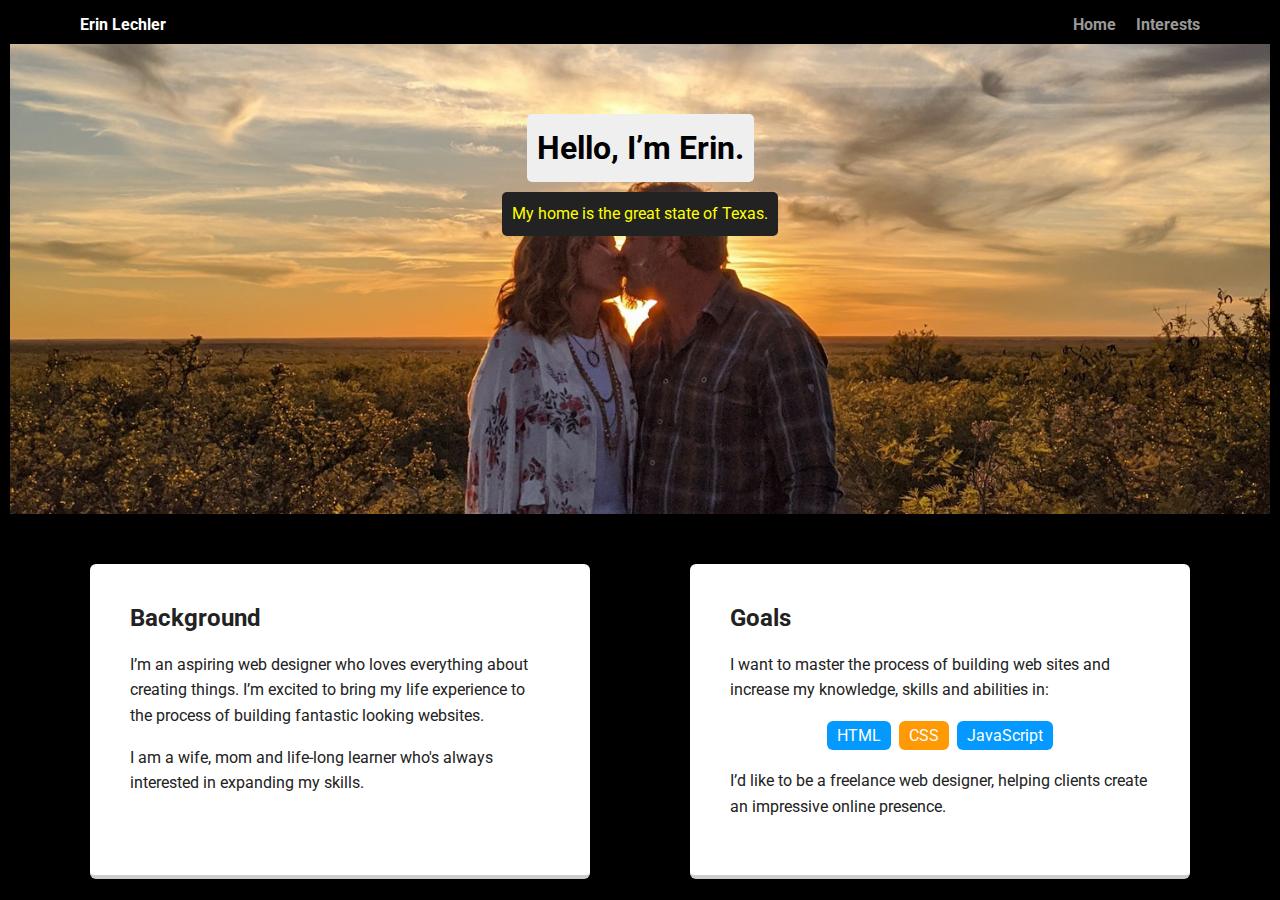
==== index.html @ d0369c84 "Initial commit" ====
<!doctype html>
<html lang="en">
<head>
  <meta charset="utf-8">
  <title>Erin Lechler's Profile</title>
  <meta name="viewport" content="width=device-width, initial-scale=1.0">
  <link rel="stylesheet" href="styles.css">
  <link href="https://fonts.googleapis.com/css?family=Muli%7CRoboto:400,300,500,700,900" rel="stylesheet"></head>
  <body>

    <div class="main-nav">
        <ul class="nav">
          <li class="name">Erin Lechler</li>
          <li><a href="index.html">Home</a></li>
          <li><a href="pages/interests.html">Interests</a></li>
        </ul>

    <header>
      <!--
      <img src="images/profile.jpg" alt="Picture of Erin Lechler" class="profile-image">
      -->
      <h1 class="tag name">Hello, I’m Erin.</h1>
      <p class="tag location">My home is the great state of Texas.</p>
    </header>

    <main class="flex">
      <div class="card">
        <h2>Background</h2>
        <p>I’m an aspiring web designer who loves everything about creating things. I’m excited to bring my life experience to the process of building fantastic looking websites.</p>
        <p>I am a wife, mom and life-long learner who's always interested in expanding my skills.</p>
      </div> 

      <div class="card">
        <h2>Goals</h2>
        <p>I want to master the process of building web sites and increase my knowledge, skills and abilities in:</p>
        <ul class="skills">
          <li>HTML</li>
          <li>CSS</li>
          <li>JavaScript</li>
          
        </ul>
        <p>I’d like to be a freelance web designer, helping clients create an impressive online presence.</p>
      </div> 

    </main>
    <footer>
      <ul>
        <li><a href="#" class="social twitter">Twitter</a></li>
        <li><a href="#" class="social linkedin">LinkedIn</a></li>
        <li><a href="#" class="social github">Github</a></li>
      </ul>
      <p class="copyright">Copyright 2020, Erin Lechler</p>
    </footer>
  </body>
  </html>
---- styles.css ----
/* Global Layout Set-up */
* { 
  box-sizing: border-box;
}
  
body {
  margin: 0;
  padding: 0;
  text-align: center;
  font-family: 'Roboto', sans-serif;
  color: #222;
  background: #f7f5f0;
}
/* Link Styles */

a {
  text-decoration: none;
  color: #999;
}
a:hover {
  color: #6633ff;
}

/* Section Styles */

.main-nav {
  width: 100%;
  background: black;
  min-height: 30px;
  padding: 10px;
  position: fixed;
  text-align: center;
}
.nav {
  display: flex;
  justify-content: space-around;
  font-weight: 700;
  list-style-type: none;
  margin: 0 auto;
  padding: 0;
}

.nav .name {
    display: block;
    margin-right: auto;
    color: white;
}
.nav li {
  padding: 5px 10px 10px 10px;
}
.nav a {
  transition: all .5s;
}
.nav a:hover {
  color: white
}

header {
  text-align: center;
  background: url('images/ranch background.jpg') no-repeat center center ;
  background-size: cover;
  overflow: hidden;
  padding-top: 60px;
}
header {
  line-height: 1.5;
}
header .profile-image {
  margin-top: 50px;
  width: 150px;
  height: 150px;
  border-radius: 50%;
  border: 3px solid white;
  transition: all .5s;
}
header .profile-image:hover {
  transform: scale(1.2) rotate(5deg);
}
.tag {
  background-color: #efefef;
  color: black;
  padding: 10px;
  border-radius: 5px;
  display: table;
  margin: 10px auto;
} 
.location {
  background-color: #222;
  color: yellow;
}
.card {
  margin: 30px;
  padding: 20px 40px 40px;
  max-width: 500px;
  text-align: left;
  background: #fff;
  border-bottom: 4px solid #ccc;
  border-radius: 6px;
  transition: all .5s;
}
.card:hover {
  border-color: #ff99ff;
}

ul.skills {
  padding: 0;
  text-align: center;
}

.skills li {
  border-radius: 6px;
  display: inline-block;
  background: #ff9904;
  color: white;
  padding: 5px 10px;
  margin: 2px;
}

.skills li:nth-child(odd) {
  background: #0399ff;
}

footer {
  width: 100%;
  min-height: 30px;
  padding: 20px 0 40px 20px;
}

footer .copyright {
  top: -8px;
  font-size: .75em;
}

footer ul {
  list-style-type: none;
  margin: 0;
  padding: 0;
}

footer ul li {
  display: inline-block;
}

a.social {
  display: inline-block;
  text-indent: -9999px;
  margin-left: 5px;
  width: 30px;
  height: 30px;
  background-size: 30px 30px;
  opacity: .4;
  transition: all .5s;
}
a.twitter {
  background-image: url(images/twitter.svg);
}
a.linkedin {
  background-image: url(images/linkedin.svg);
}
a.github {
  background-image: url(images/github.svg);
}
a.social:hover {
  opacity: 1;
}
.clearfix {
  clear: both;
}

/* Styles for larger screens */
@media screen and (min-width: 720px) {
  
  .flex {
      display: -ms-flexbox;      /* TWEENER - IE 10 */
      display: flex; 
      max-width: 1200px;
      -ms-flex-pack: distribute;
      justify-content: space-around;
      margin: 0 auto;
  }

  header {
    min-height: 470px;
  }

  .nav {
    max-width: 1200px;
    padding: 0 30px;
  }


  main {
    padding-top: 20px;
  }

  main p {
    line-height: 1.6em;
  }

  footer {
    font-size: 1.3em;
    max-width: 1200px;
    margin: 40px auto;
  }

}
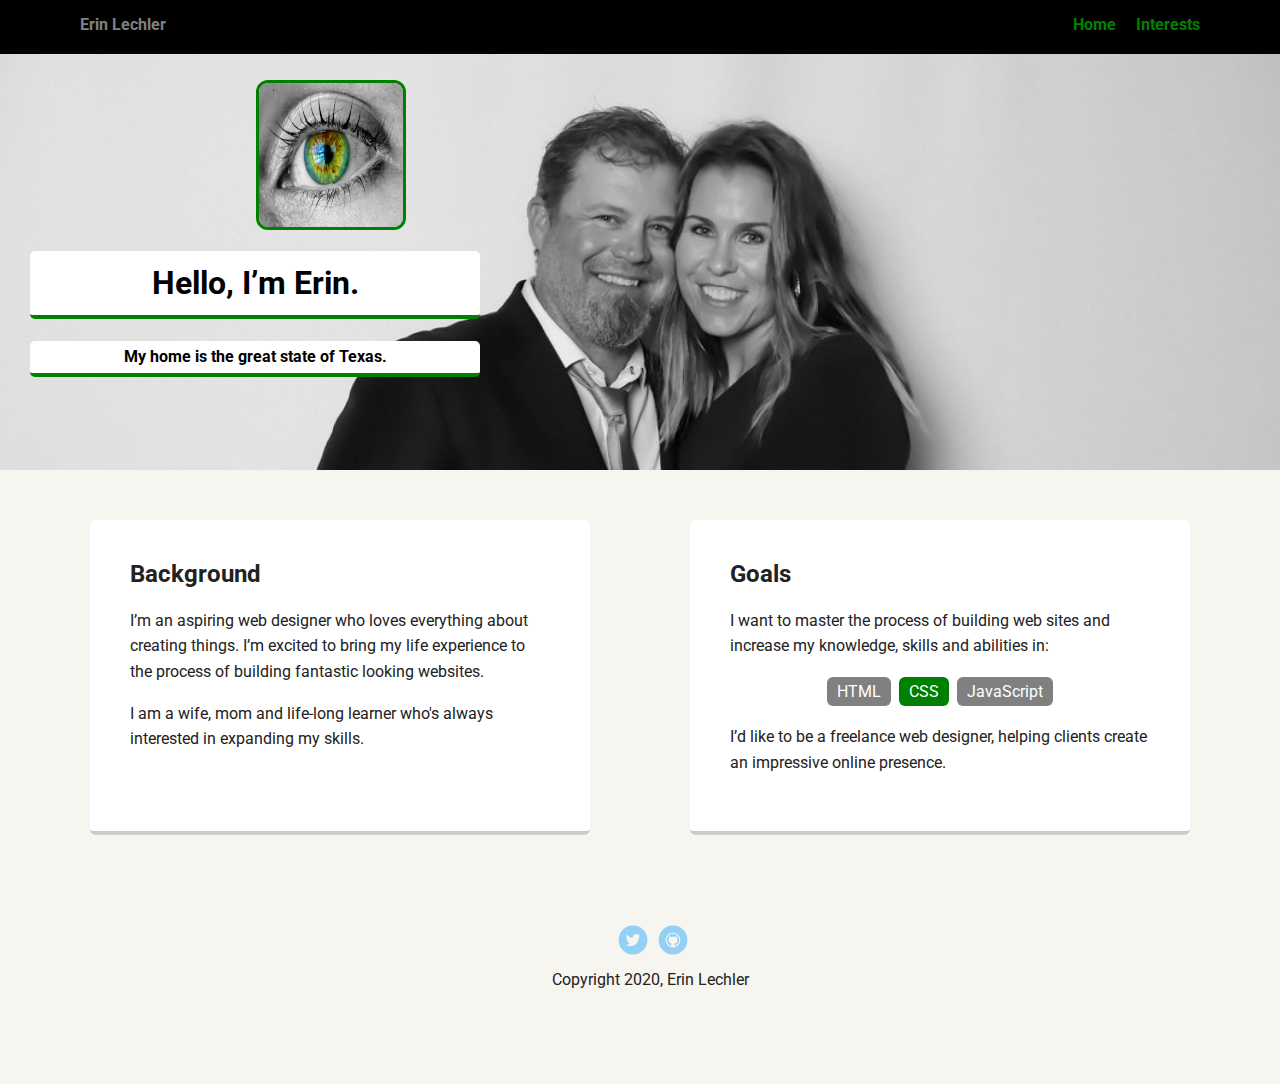
==== commit d7395562: "Work on entire project" ====
--- a/index.html
+++ b/index.html
@@ -14,13 +14,12 @@
           <li><a href="index.html">Home</a></li>
           <li><a href="pages/interests.html">Interests</a></li>
         </ul>
+     </div>
 
     <header>
-      <!--
       <img src="images/profile.jpg" alt="Picture of Erin Lechler" class="profile-image">
-      -->
       <h1 class="tag name">Hello, I’m Erin.</h1>
-      <p class="tag location">My home is the great state of Texas.</p>
+      <p class="tag location"><strong>My home is the great state of Texas.</strong></p>
     </header>
 
     <main class="flex">
@@ -37,7 +36,6 @@
           <li>HTML</li>
           <li>CSS</li>
           <li>JavaScript</li>
-          
         </ul>
         <p>I’d like to be a freelance web designer, helping clients create an impressive online presence.</p>
       </div> 
@@ -45,9 +43,8 @@
     </main>
     <footer>
       <ul>
-        <li><a href="#" class="social twitter">Twitter</a></li>
-        <li><a href="#" class="social linkedin">LinkedIn</a></li>
-        <li><a href="#" class="social github">Github</a></li>
+        <li><a href="https://twitter.com/Elechler" class="social twitter">Twitter</a></li>
+        <li><a href="https://github.com/elechler" class="social github">Github</a></li>
       </ul>
       <p class="copyright">Copyright 2020, Erin Lechler</p>
     </footer>
--- a/styles.css
+++ b/styles.css
@@ -15,10 +15,10 @@
 
 a {
   text-decoration: none;
-  color: #999;
+  color: green;
 }
 a:hover {
-  color: #6633ff;
+  color: orange;
 }
 
 /* Section Styles */
@@ -43,7 +43,7 @@
 .nav .name {
     display: block;
     margin-right: auto;
-    color: white;
+    color: grey;
 }
 .nav li {
   padding: 5px 10px 10px 10px;
@@ -57,36 +57,54 @@
 
 header {
   text-align: center;
-  background: url('images/ranch background.jpg') no-repeat center center ;
+  background: url('images/husband.jpg') top left ;
   background-size: cover;
   overflow: hidden;
   padding-top: 60px;
 }
-header {
-  line-height: 1.5;
-}
-header .profile-image {
-  margin-top: 50px;
+/* photos on interest page*/
+.shine {
+  display: block;
+  margin-left: auto;
+  margin-right: auto;
   width: 150px;
   height: 150px;
-  border-radius: 50%;
-  border: 3px solid white;
+  margin-top: 10px;
+  border-radius: 5%;
+}
+
+header {
+  line-height: 2.0;
+}
+header .profile-image {
+  display: block;
+  margin-left: 256px;
+  margin-right: 500px;
+  margin-top: 20px;
+  width: 150px;
+  height: 150px;
+  border-radius: 8%;
+  border: 3px solid green;
   transition: all .5s;
 }
 header .profile-image:hover {
-  transform: scale(1.2) rotate(5deg);
+  transform: scale(1.5) rotate(10deg);
 }
 .tag {
-  background-color: #efefef;
+  background-color: white;
   color: black;
-  padding: 10px;
+  display: block;
+  margin-left: 30px;
+  margin-right: 800px;
   border-radius: 5px;
-  display: table;
-  margin: 10px auto;
+  border-bottom: 4px solid green;
 } 
 .location {
-  background-color: #222;
-  color: yellow;
+  background-color: white;
+  color: black;
+  display: block;
+  margin-left: 30px;
+  margin-right: 800px
 }
 .card {
   margin: 30px;
@@ -99,7 +117,17 @@
   transition: all .5s;
 }
 .card:hover {
-  border-color: #ff99ff;
+  border-color: green;
+}
+.interests {
+  margin: 20px;
+  padding: 20px 40px 40px;
+  max-width: 500px;
+  text-align: left;
+  background: white;
+  border-bottom: 4px solid green;
+  border-radius: 6px;
+  transition: all .5s;
 }
 
 ul.skills {
@@ -110,14 +138,14 @@
 .skills li {
   border-radius: 6px;
   display: inline-block;
-  background: #ff9904;
+  background: green;
   color: white;
   padding: 5px 10px;
   margin: 2px;
 }
 
 .skills li:nth-child(odd) {
-  background: #0399ff;
+  background: grey;
 }
 
 footer {
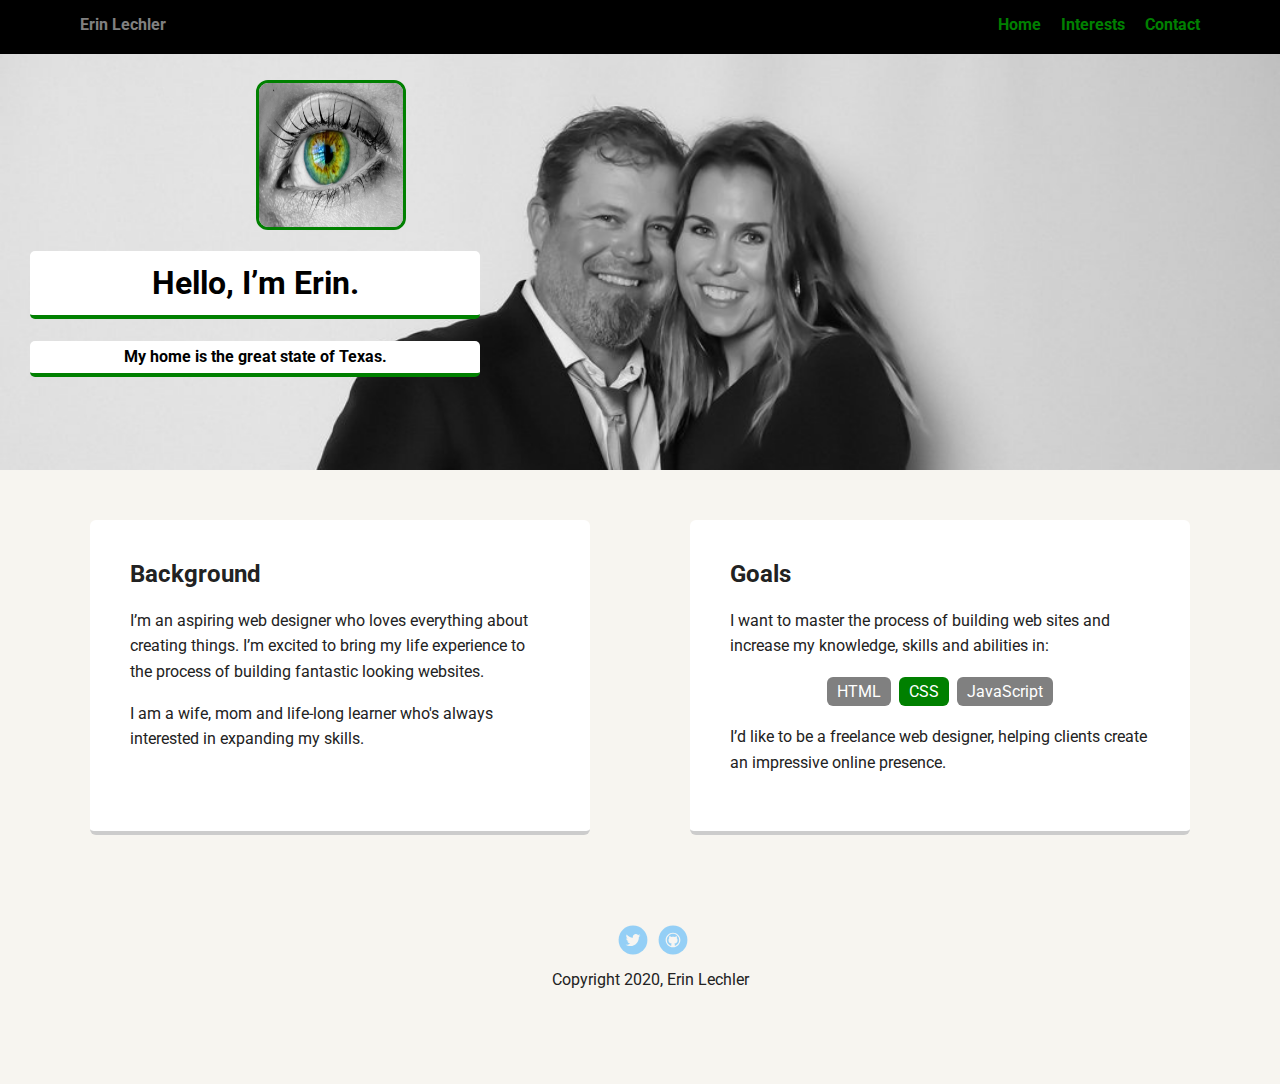
==== commit 1dc91123: "Added another page" ====
--- a/index.html
+++ b/index.html
@@ -13,6 +13,7 @@
           <li class="name">Erin Lechler</li>
           <li><a href="index.html">Home</a></li>
           <li><a href="pages/interests.html">Interests</a></li>
+          <li><a href="pages/contact.html">Contact</a></li>
         </ul>
      </div>
 
--- a/styles.css
+++ b/styles.css
@@ -71,6 +71,14 @@
   height: 150px;
   margin-top: 10px;
   border-radius: 5%;
+}
+/*photos on contact page*/
+header .contact-page {
+  text-align: center;
+  background: url('images/husband.jpg') top left ;
+  background-size: cover;
+  overflow: hidden;
+  padding-top: 60px;
 }
 
 header {
@@ -128,6 +136,15 @@
   border-bottom: 4px solid green;
   border-radius: 6px;
   transition: all .5s;
+}
+
+.contact {
+  border-radius: 5px;
+  display: inline-block;
+  background: orange;
+  color: white;
+  padding: 5px 10px;
+  margin: 2px;
 }
 
 ul.skills {
